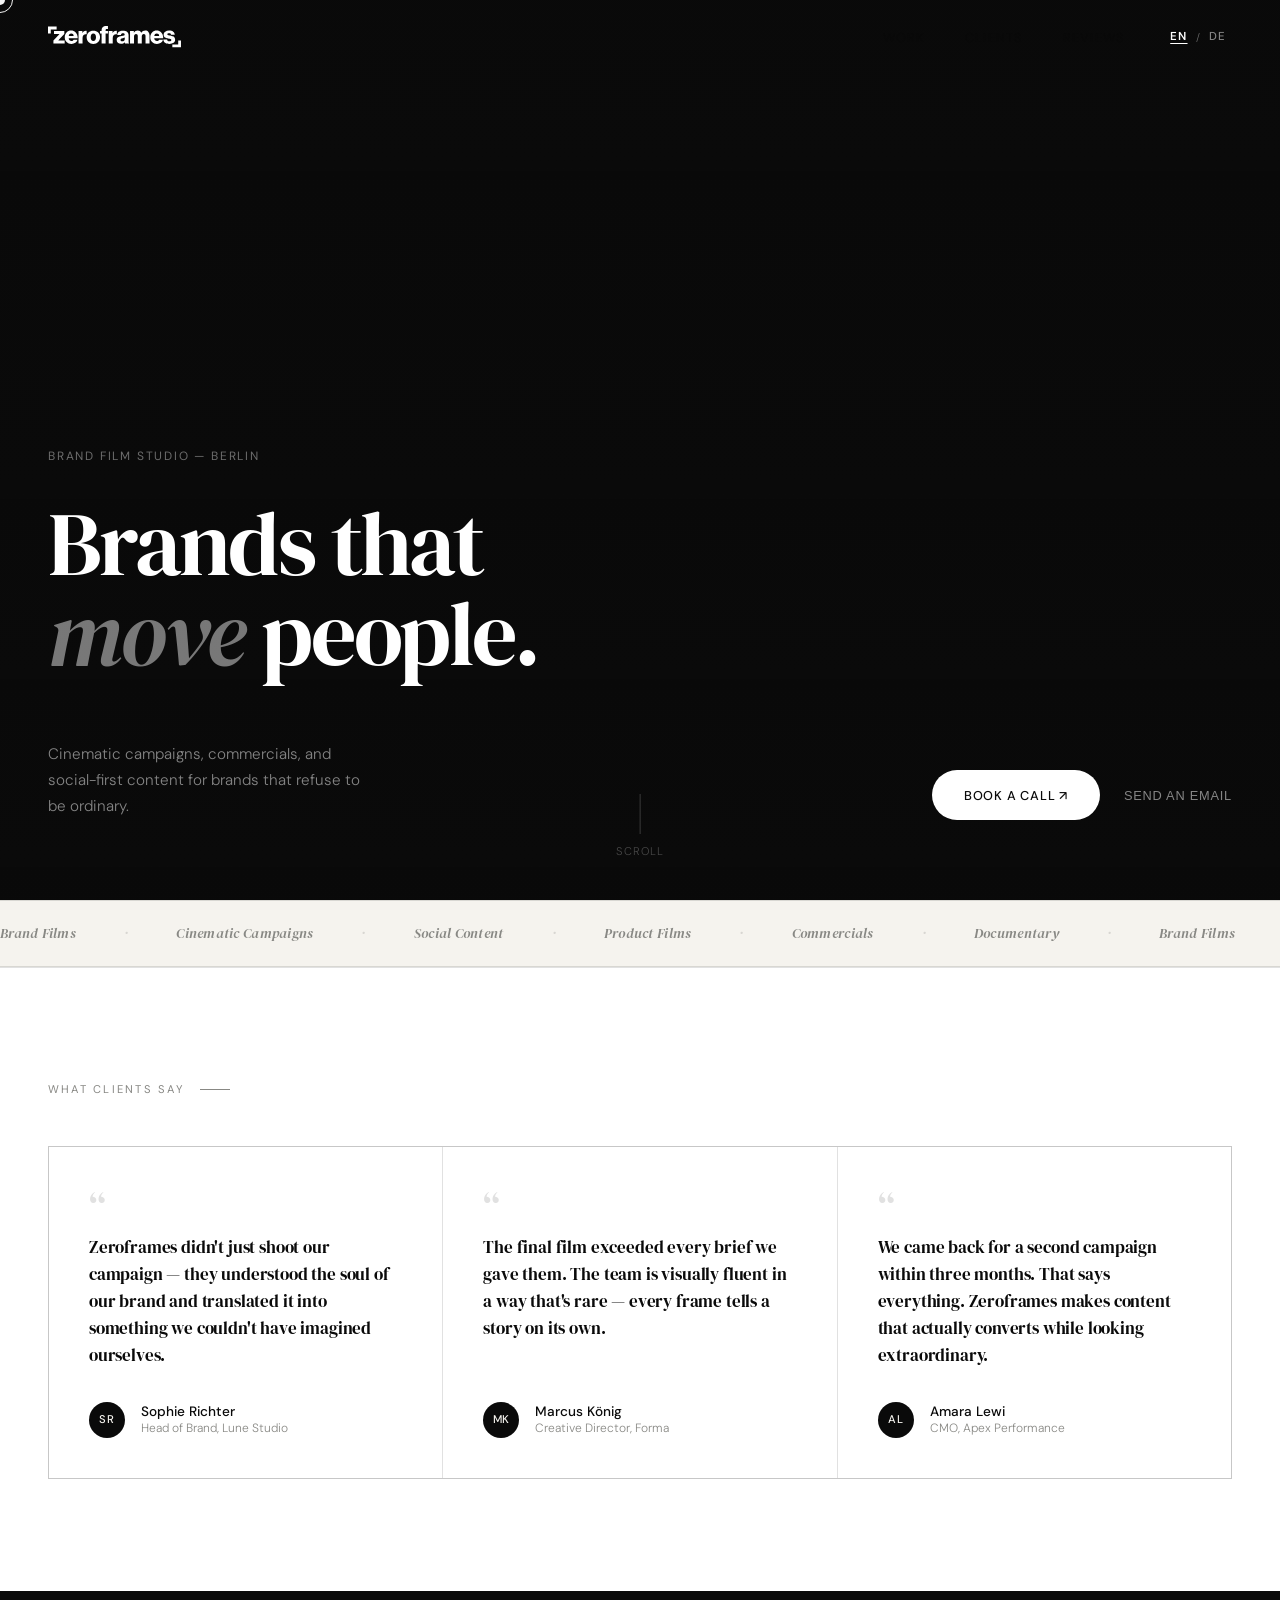
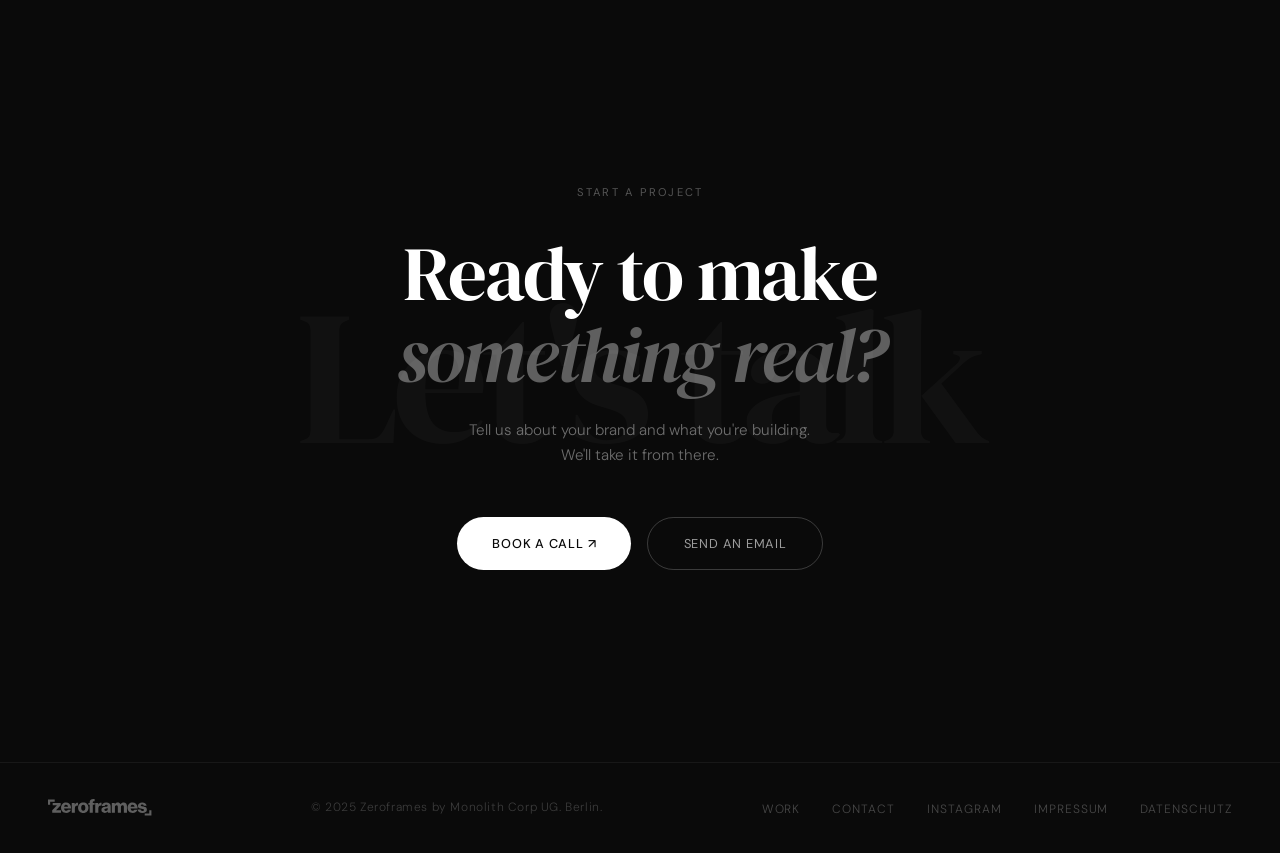
==== index.html @ f7c89d4a "new website" ====
<!DOCTYPE html>
<html lang="en">
<head>
<meta charset="UTF-8">
<meta name="viewport" content="width=device-width, initial-scale=1.0">
<title id="doc-title">Zeroframes — Brand Film Studio</title>
<link rel="icon" href="favicon.png" type="image/png">
<link rel="apple-touch-icon" href="favicon.png">
<link rel="preconnect" href="https://fonts.googleapis.com">
<link rel="preconnect" href="https://fonts.gstatic.com" crossorigin>
<link href="https://fonts.googleapis.com/css2?family=DM+Serif+Display:ital@0;1&family=DM+Sans:opsz,wght@9..40,300;9..40,400;9..40,500&display=swap" rel="stylesheet">
<link rel="stylesheet" href="style.css">
<style>
  /* ── INDEX-ONLY STYLES ─── */

  /* HERO */
  .hero {
    min-height: 100vh;
    display: flex;
    flex-direction: column;
    justify-content: flex-end;
    padding: 0 3rem 5rem;
    position: relative;
    overflow: hidden;
    background: var(--black);
  }
  .hero-video-wrap {
    position: absolute;
    inset: 0;
    z-index: 0;
    overflow: hidden;
    pointer-events: none;
  }
  .hero-video-wrap iframe {
    position: absolute;
    top: 50%;
    left: 50%;
    width: 100vw;
    height: 56.25vw;
    min-width: 177.78vh;
    min-height: 100vh;
    transform: translate(-50%, -50%);
    border: 0;
  }
  @media (prefers-reduced-motion: reduce) {
    .hero-video-wrap { display: none; }
  }
  .hero-overlay {
    position: absolute;
    inset: 0;
    z-index: 1;
    background: linear-gradient(
      180deg,
      rgba(10, 10, 10, 0.35) 0%,
      rgba(10, 10, 10, 0.5) 55%,
      rgba(10, 10, 10, 0.72) 100%
    );
    pointer-events: none;
  }
  .hero-bg-text {
    position: absolute;
    top: 50%; left: 50%;
    transform: translate(-50%, -50%);
    font-family: var(--serif);
    font-size: clamp(100px, 18vw, 260px);
    color: rgba(255,255,255,0.04);
    white-space: nowrap;
    pointer-events: none;
    letter-spacing: -0.04em;
    user-select: none;
    z-index: 2;
  }
  .hero-tag {
    font-size: 0.75rem;
    font-weight: 400;
    letter-spacing: 0.15em;
    text-transform: uppercase;
    color: rgba(255,255,255,0.4);
    margin-bottom: 2rem;
    opacity: 0;
    animation: fadeUp 0.8s 0.3s forwards;
    position: relative;
    z-index: 2;
  }
  .hero h1 {
    font-family: var(--serif);
    font-size: clamp(2.8rem, 7vw, 7rem);
    font-weight: 400;
    line-height: 1.0;
    letter-spacing: -0.03em;
    color: var(--white);
    max-width: 14ch;
    opacity: 0;
    animation: fadeUp 0.9s 0.5s forwards;
    position: relative;
    z-index: 2;
  }
  .hero h1 em { font-style: italic; color: rgba(255,255,255,0.45); }
  .hero-bottom {
    display: flex;
    align-items: flex-end;
    justify-content: space-between;
    margin-top: 4rem;
    opacity: 0;
    animation: fadeUp 0.8s 0.8s forwards;
    position: relative;
    z-index: 2;
  }
  .hero-desc {
    font-size: 0.95rem;
    font-weight: 300;
    color: rgba(255,255,255,0.5);
    max-width: 32ch;
    line-height: 1.7;
  }
  .hero-cta-group {
    display: flex;
    align-items: center;
    gap: 1.5rem;
  }
  .scroll-hint {
    display: flex;
    flex-direction: column;
    align-items: center;
    gap: 0.5rem;
    color: rgba(255,255,255,0.25);
    font-size: 0.7rem;
    letter-spacing: 0.1em;
    text-transform: uppercase;
    position: absolute;
    bottom: 2.5rem;
    left: 50%;
    transform: translateX(-50%);
    animation: fadeIn 1s 1.2s forwards;
    opacity: 0;
    z-index: 2;
  }
  .scroll-line {
    width: 0.5px;
    height: 40px;
    background: rgba(255,255,255,0.2);
    animation: scrollPulse 2s ease-in-out infinite;
  }

  /* SECTION COMMONS */
  section { padding: 7rem 3rem; }
  .section-label {
    font-size: 0.7rem;
    font-weight: 400;
    letter-spacing: 0.2em;
    text-transform: uppercase;
    color: var(--mid);
    margin-bottom: 3rem;
    display: flex;
    align-items: center;
    gap: 1rem;
  }
  .section-label::after {
    content: '';
    display: block;
    width: 30px;
    height: 0.5px;
    background: var(--mid);
  }

  /* WORKS */
  .works { background: var(--off-white); border-top: 0.5px solid var(--border); }
  .works-header {
    display: flex;
    align-items: flex-end;
    justify-content: space-between;
    margin-bottom: 4rem;
  }
  .works-header h2 {
    font-family: var(--serif);
    font-size: clamp(2rem, 4vw, 3.5rem);
    font-weight: 400;
    letter-spacing: -0.03em;
    line-height: 1.05;
  }
  .works-header p {
    font-size: 0.85rem;
    color: var(--mid);
    max-width: 26ch;
    text-align: right;
    line-height: 1.7;
  }
  .works-grid {
    display: grid;
    grid-template-columns: 1fr 1fr;
    gap: 1.5px;
  }
  .work-item {
    position: relative;
    overflow: hidden;
    background: #111;
    aspect-ratio: 16/10;
    cursor: none;
  }
  .work-item:first-child { grid-column: span 2; aspect-ratio: 21/9; }
  .work-bg {
    width: 100%; height: 100%;
    background-size: cover;
    background-position: center;
    transition: transform 0.7s cubic-bezier(0.25, 0.46, 0.45, 0.94), filter 0.5s;
    filter: brightness(0.6) saturate(0.3);
  }
  .work-item:hover .work-bg { transform: scale(1.04); filter: brightness(0.45) saturate(0.2); }
  .work-info {
    position: absolute;
    bottom: 0; left: 0; right: 0;
    padding: 2rem;
    display: flex;
    align-items: flex-end;
    justify-content: space-between;
  }
  .work-title { font-family: var(--serif); font-size: 1.3rem; color: var(--white); letter-spacing: -0.02em; }
  .work-meta { font-size: 0.7rem; font-weight: 400; letter-spacing: 0.12em; text-transform: uppercase; color: rgba(255,255,255,0.45); }
  .work-arrow {
    width: 36px; height: 36px;
    border-radius: 50%;
    border: 0.5px solid rgba(255,255,255,0.25);
    display: flex; align-items: center; justify-content: center;
    color: white;
    opacity: 0;
    transform: translateY(8px);
    transition: opacity 0.3s, transform 0.3s;
    font-size: 0.9rem;
  }
  .work-item:hover .work-arrow { opacity: 1; transform: translateY(0); }

  /* CLIENTS */
  .clients { background: var(--black); padding: 5rem 3rem; border-top: 0.5px solid rgba(255,255,255,0.06); }
  .clients-label {
    font-size: 0.7rem; font-weight: 400; letter-spacing: 0.2em;
    text-transform: uppercase; color: rgba(255,255,255,0.25);
    margin-bottom: 3rem;
    display: flex; align-items: center; gap: 1rem;
  }
  .clients-label::after { content: ''; display: block; width: 30px; height: 0.5px; background: rgba(255,255,255,0.2); }
  .clients-row {
    display: flex; align-items: center; gap: 0;
    border-top: 0.5px solid rgba(255,255,255,0.07);
    border-bottom: 0.5px solid rgba(255,255,255,0.07);
    overflow: hidden;
  }
  .client-item {
    flex: 1; padding: 2rem;
    display: flex; align-items: center; justify-content: center;
    border-right: 0.5px solid rgba(255,255,255,0.07);
    transition: background 0.3s;
  }
  .client-item:last-child { border-right: none; }
  .client-item:hover { background: rgba(255,255,255,0.03); }
  .client-name {
    font-family: var(--serif); font-size: 1.1rem;
    color: rgba(255,255,255,0.25); letter-spacing: -0.02em;
    transition: color 0.3s; text-align: center; font-style: italic;
  }
  .client-item:hover .client-name { color: rgba(255,255,255,0.6); }

  /* MARQUEE */
  .marquee-wrapper {
    background: var(--off-white);
    border-top: 0.5px solid var(--border);
    border-bottom: 0.5px solid var(--border);
    overflow: hidden;
    padding: 1.2rem 0;
    white-space: nowrap;
  }
  .marquee-track { display: inline-flex; gap: 3rem; animation: marquee 20s linear infinite; }
  .marquee-item {
    font-family: var(--serif); font-size: 0.85rem; font-style: italic;
    color: var(--mid); letter-spacing: 0.02em;
    display: flex; align-items: center; gap: 3rem;
  }
  .marquee-item::after { content: '·'; color: var(--border); }

  /* TESTIMONIALS */
  .testimonials { background: var(--white); border-top: 0.5px solid var(--border); }
  .testimonials-grid {
    display: grid; grid-template-columns: 1fr 1fr 1fr;
    gap: 1px; background: var(--border);
    border: 0.5px solid var(--border);
    margin-top: 3rem;
  }
  .testimonial-card {
    background: var(--white); padding: 2.5rem;
    display: flex; flex-direction: column; gap: 2rem;
  }
  .testimonial-quote {
    font-family: var(--serif); font-size: 1.05rem;
    line-height: 1.6; letter-spacing: -0.01em;
    color: var(--black); flex: 1;
  }
  .testimonial-quote::before {
    content: '\201C'; display: block;
    font-size: 2.5rem; line-height: 1;
    color: var(--border); margin-bottom: 0.5rem;
  }
  .testimonial-author { display: flex; align-items: center; gap: 1rem; }
  .author-avatar {
    width: 36px; height: 36px; border-radius: 50%;
    background: var(--black); flex-shrink: 0;
    display: flex; align-items: center; justify-content: center;
    font-size: 0.7rem; font-weight: 500;
    color: var(--off-white); letter-spacing: 0.05em;
  }
  .author-name { font-size: 0.85rem; font-weight: 500; color: var(--black); line-height: 1.3; }
  .author-role { font-size: 0.75rem; color: var(--mid); line-height: 1.3; }

  /* CONTACT SECTION */
  .contact {
    background: var(--black);
    min-height: 70vh;
    display: flex; flex-direction: column;
    justify-content: center; align-items: center;
    text-align: center;
    position: relative; overflow: hidden;
  }
  .contact-bg-text {
    position: absolute;
    font-family: var(--serif);
    font-size: clamp(80px, 15vw, 200px);
    color: rgba(255,255,255,0.03);
    letter-spacing: -0.04em;
    pointer-events: none; user-select: none;
  }
  .contact-inner { position: relative; z-index: 1; padding: 5rem 3rem; }
  .contact-eyebrow {
    font-size: 0.7rem; font-weight: 400;
    letter-spacing: 0.2em; text-transform: uppercase;
    color: rgba(255,255,255,0.3); margin-bottom: 2rem;
  }
  .contact h2 {
    font-family: var(--serif);
    font-size: clamp(2.5rem, 6vw, 5.5rem);
    font-weight: 400; letter-spacing: -0.03em;
    line-height: 1.05; color: var(--white); margin-bottom: 1.5rem;
  }
  .contact h2 em { font-style: italic; color: rgba(255,255,255,0.35); }
  .contact-sub {
    font-size: 0.95rem; color: rgba(255,255,255,0.4);
    margin-bottom: 3rem; max-width: 36ch;
    margin-left: auto; margin-right: auto;
  }
  .contact-buttons { display: flex; gap: 1rem; justify-content: center; flex-wrap: wrap; }

  /* MOBILE — index only */
  @media (max-width: 768px) {
    .hero { padding: 0 1.5rem 4rem; min-height: 100svh; }
    .hero h1 { font-size: clamp(2.4rem, 11vw, 4rem); }
    .hero-bottom { flex-direction: column; align-items: flex-start; gap: 2rem; margin-top: 2.5rem; }
    .hero-desc { max-width: 100%; }
    .scroll-hint { display: none; }

    section { padding: 4rem 1.5rem; }

    .works-header { flex-direction: column; align-items: flex-start; gap: 1rem; margin-bottom: 2rem; }
    .works-header p { text-align: left; max-width: 100%; }
    .works-grid { grid-template-columns: 1fr; gap: 1px; }
    .work-item:first-child { grid-column: span 1; aspect-ratio: 4/3; }
    .work-item { aspect-ratio: 4/3; }
    .work-arrow { opacity: 1; transform: none; }

    .clients { padding: 3rem 1.5rem; }
    .clients-row {
      display: grid;
      grid-template-columns: 1fr 1fr 1fr;
      border-left: 0.5px solid rgba(255,255,255,0.07);
    }
    .client-item {
      border-right: 0.5px solid rgba(255,255,255,0.07);
      border-bottom: 0.5px solid rgba(255,255,255,0.07);
      padding: 1.5rem 1rem;
    }
    .client-name { font-size: 0.9rem; }

    .testimonials-grid { grid-template-columns: 1fr; }

    .contact-inner { padding: 3rem 1.5rem; }
    .contact h2 { font-size: clamp(2rem, 10vw, 3.5rem); }
    .contact-buttons { flex-direction: column; align-items: center; }
  }

  @media (max-width: 480px) {
    .hero h1 { font-size: clamp(2.2rem, 12vw, 3rem); }
    .clients-row { grid-template-columns: 1fr 1fr; }
    .hero-cta-group { flex-direction: column; align-items: flex-start; width: 100%; }
  }
</style>
</head>
<body>

<div class="cursor-dot" id="cursor-dot"></div>
<div class="cursor-ring" id="cursor-ring"></div>

<!-- CONTACT MODAL — opens default mail client with fields as subject/body (mailto) -->
<div class="modal-overlay" id="modal-overlay">
  <div class="modal" role="dialog" aria-modal="true" aria-labelledby="modal-title">
    <button type="button" class="modal-close" id="modal-close" data-i18n-aria="modalCloseAria" aria-label="Close">✕</button>
    <p class="modal-label" data-i18n="modalLabel">Start a project</p>
    <h2 id="modal-title" data-i18n-html="modalTitleHtml">Tell us about<br>your brand.</h2>
    <div class="form-row">
      <div class="form-group">
        <label for="f-name" data-i18n="lblName">Name</label>
        <input type="text" id="f-name" data-i18n-placeholder="phName" placeholder="Alex Müller" autocomplete="name">
      </div>
      <div class="form-group">
        <label for="f-email" data-i18n="lblEmail">Email</label>
        <input type="email" id="f-email" data-i18n-placeholder="phEmail" placeholder="alex@brand.com" autocomplete="email">
      </div>
    </div>
    <div class="form-group">
      <label for="f-budget" data-i18n="lblBudget">Budget</label>
      <select id="f-budget">
        <option value="" disabled selected data-i18n-opt="budget_ph">Select a range</option>
        <option value="Under €5,000" data-i18n-opt="b1">Under €5,000</option>
        <option value="€5,000 – €15,000" data-i18n-opt="b2">€5,000 – €15,000</option>
        <option value="€15,000 – €30,000" data-i18n-opt="b3">€15,000 – €30,000</option>
        <option value="€30,000 – €60,000" data-i18n-opt="b4">€30,000 – €60,000</option>
        <option value="€60,000+" data-i18n-opt="b5">€60,000+</option>
      </select>
    </div>
    <div class="form-group">
      <label for="f-brief" data-i18n="lblBrief">Project brief</label>
      <textarea id="f-brief" data-i18n-placeholder="phBrief" placeholder="Tell us what you're working on, what you need, and any context that helps us understand your brand…"></textarea>
    </div>
    <button type="button" class="form-submit" id="form-submit" data-i18n="modalSubmit">Send Enquiry ↗</button>
    <p class="form-status" id="form-status"></p>
  </div>
</div>

<!-- NAV -->
<nav id="nav">
  <a href="#" class="nav-logo" aria-label="Zeroframes — Home">
    <svg viewBox="0 0 1024 166" fill="none" xmlns="http://www.w3.org/2000/svg" aria-hidden="true" focusable="false">
      <path d="M933.411 137.785C919.34 137.785 908.097 134.771 899.679 128.742C891.385 122.588 886.989 114.173 886.487 103.498H915.509C916.639 113.043 922.543 117.815 933.224 117.815C937.871 117.815 941.515 116.999 944.153 115.366C946.919 113.608 948.3 111.222 948.3 108.207C948.3 107.203 948.173 106.323 947.922 105.57C947.671 104.816 947.232 104.126 946.603 103.498C945.975 102.869 945.348 102.304 944.718 101.802C944.216 101.3 943.399 100.86 942.269 100.483C941.139 99.9809 940.134 99.6041 939.255 99.3528C938.501 99.1018 937.306 98.8505 935.673 98.5994C934.165 98.2224 932.972 97.9713 932.091 97.8457C931.213 97.5946 929.831 97.3433 927.947 97.0922C926.063 96.7153 924.679 96.4642 923.8 96.3386C919.78 95.7105 916.388 95.0825 913.625 94.4547C910.86 93.701 907.781 92.5706 904.39 91.0634C901.122 89.5563 898.422 87.8608 896.286 85.9769C894.275 83.9674 892.58 81.3298 891.198 78.0643C889.815 74.6732 889.125 70.7799 889.125 66.3839C889.125 56.5873 893.083 48.9889 900.998 43.5881C908.913 38.1876 918.837 35.4873 930.772 35.4873C944.216 35.4873 954.645 38.2503 962.057 43.7767C969.47 49.1773 973.552 56.713 974.306 66.3839H946.038C945.032 58.8481 939.882 55.0802 930.585 55.0802C926.563 55.0802 923.297 55.8339 920.786 57.341C918.399 58.8481 917.204 61.046 917.204 63.9349C917.204 64.6884 917.331 65.3791 917.58 66.0071C917.832 66.6352 918.21 67.2003 918.713 67.7026C919.34 68.205 919.905 68.6447 920.408 69.0214C921.037 69.3981 921.854 69.7751 922.857 70.1518C923.862 70.5286 924.744 70.8426 925.495 71.0939C926.376 71.3449 927.506 71.5963 928.888 71.8473C930.396 72.0986 931.591 72.3497 932.47 72.601C933.475 72.7264 934.794 72.9777 936.427 73.3545C938.06 73.6058 939.379 73.7941 940.385 73.9196C944.656 74.6732 948.173 75.364 950.939 75.992C953.702 76.6201 956.905 77.7502 960.549 79.383C964.317 80.8902 967.272 82.7113 969.407 84.8465C971.543 86.856 973.365 89.682 974.871 93.3243C976.504 96.8409 977.323 100.986 977.323 105.758C977.323 116.057 973.238 123.97 965.072 129.496C957.032 135.022 946.478 137.785 933.411 137.785Z" fill="currentColor"/>
      <path d="M837.757 137.597C822.177 137.597 809.677 132.824 800.254 123.279C790.957 113.608 786.307 101.3 786.307 86.3537C786.307 71.7846 790.895 59.6645 800.067 49.9937C809.364 40.3228 821.299 35.4873 835.872 35.4873C849.064 35.4873 860.059 39.5064 868.852 47.5445C880.412 58.0947 886.064 73.7312 885.813 94.4547H816.462C817.466 101.111 819.79 106.323 823.434 110.091C827.078 113.734 831.977 115.555 838.135 115.555C846.05 115.555 851.389 112.352 854.152 105.947H884.118C881.855 115.241 876.454 122.839 867.909 128.742C859.491 134.645 849.44 137.597 837.757 137.597ZM816.649 76.1804H854.717C854.214 70.4029 852.268 65.8188 848.875 62.4278C845.609 59.0365 841.463 57.341 836.437 57.341C825.508 57.341 818.912 63.6209 816.649 76.1804Z" fill="currentColor"/>
      <path d="M630.613 134.771V38.3133H660.012V52.0659H660.577C667.235 41.0135 676.972 35.4873 689.789 35.4873C702.478 35.4873 711.523 41.1392 716.925 52.4429H717.303C724.588 41.1392 734.704 35.4873 747.645 35.4873C758.323 35.4873 766.427 38.8156 771.955 45.4722C777.608 52.0032 780.436 60.8577 780.436 72.0357V134.771H749.716V77.4992C749.716 66.5722 745.193 61.109 736.148 61.109C731.374 61.109 727.605 62.9301 724.84 66.5722C722.201 70.0889 720.882 74.7989 720.882 80.7018V134.771H690.165V77.4992C690.165 66.5722 685.642 61.109 676.597 61.109C671.822 61.109 668.052 62.9301 665.289 66.5722C662.65 70.0889 661.331 74.7989 661.331 80.7018V134.771H630.613Z" fill="currentColor"/>
      <path d="M560.884 137.22C550.958 137.22 542.981 134.645 536.95 129.496C530.921 124.347 527.904 117.125 527.904 107.831C527.904 98.0343 531.172 90.938 537.704 86.5423C544.238 82.0208 553.283 79.0065 564.842 77.4994C574.266 76.369 580.673 75.1129 584.065 73.7314C587.582 72.2243 589.342 69.9008 589.342 66.7608C589.342 59.8531 584.944 56.3992 576.15 56.3992C566.726 56.3992 561.512 60.5439 560.509 68.8333H532.24C532.616 59.2878 536.511 51.3754 543.924 45.0955C551.461 38.8159 562.141 35.6759 575.961 35.6759C589.78 35.6759 600.209 38.3135 607.244 43.5884C615.41 49.4915 619.495 58.66 619.495 71.0939V119.7C619.495 127.361 620.625 131.945 622.887 133.452V134.771H593.111C591.854 133.013 590.786 129.433 589.907 124.033H589.529C583.373 132.824 573.825 137.22 560.884 137.22ZM570.684 117.627C576.464 117.627 581.113 116.057 584.63 112.917C588.274 109.652 590.096 105.444 590.096 100.295V88.8031C587.08 90.3102 581.803 92.0057 574.266 93.8896C568.108 95.2711 563.774 96.9039 561.26 98.7877C558.749 100.672 557.492 103.372 557.492 106.889C557.492 114.048 561.89 117.627 570.684 117.627Z" fill="currentColor"/>
      <path d="M466.817 134.771V38.313H496.216V53.3845H496.781C503.314 42.3321 512.108 36.8059 523.165 36.8059C526.055 36.8059 528.066 37.057 529.196 37.5593V63.9347H528.442C518.894 62.553 511.354 64.2487 505.828 69.0212C500.3 73.6683 497.535 81.1413 497.535 91.4402V134.771H466.817Z" fill="currentColor"/>
      <path d="M412.049 134.771V57.9063H399.611V38.3133H412.049V31.3429C412.049 21.6719 414.688 14.1989 419.964 8.92391C427.628 1.38816 441.259 -1.37495 460.858 0.634592V22.2999C454.326 22.0487 449.677 22.6139 446.914 23.9955C444.148 25.377 442.767 28.5797 442.767 33.6035V38.3133H460.858V57.9063H442.767V134.771H412.049Z" fill="currentColor"/>
      <path d="M333.397 108.019C336.917 113.294 341.942 115.932 348.474 115.932C355.007 115.932 360.033 113.294 363.552 108.019C367.194 102.744 369.016 95.648 369.016 86.7306C369.016 77.8134 367.194 70.7172 363.552 65.442C360.033 60.0415 355.007 57.3412 348.474 57.3412C341.942 57.3412 336.917 59.9788 333.397 65.2537C329.88 70.5288 328.12 77.6878 328.12 86.7306C328.12 95.648 329.88 102.744 333.397 108.019ZM385.79 123.279C376.366 132.95 363.99 137.785 348.663 137.785C333.335 137.785 320.897 132.95 311.349 123.279C301.801 113.608 297.027 101.425 297.027 86.7306C297.027 72.0359 301.801 59.8531 311.349 50.1823C320.897 40.5114 333.335 35.6759 348.663 35.6759C363.99 35.6759 376.366 40.5114 385.79 50.1823C395.338 59.8531 400.112 72.0359 400.112 86.7306C400.112 101.425 395.338 113.608 385.79 123.279Z" fill="currentColor"/>
      <path d="M234.819 134.771V38.313H264.217V53.3845H264.782C271.316 42.3321 280.11 36.8059 291.167 36.8059C294.056 36.8059 296.067 37.057 297.198 37.5593V63.9347H296.443C286.895 62.553 279.356 64.2487 273.83 69.0212C268.302 73.6683 265.537 81.1413 265.537 91.4402V134.771H234.819Z" fill="currentColor"/>
      <path d="M180.25 137.597C164.671 137.597 152.171 132.824 142.748 123.279C133.451 113.608 128.802 101.3 128.802 86.3537C128.802 71.7846 133.388 59.6645 142.559 49.9937C151.856 40.3228 163.792 35.4873 178.366 35.4873C191.558 35.4873 202.551 39.5064 211.346 47.5445C222.904 58.0947 228.558 73.7312 228.307 94.4547H158.955C159.96 101.111 162.284 106.323 165.928 110.091C169.571 113.734 174.471 115.555 180.627 115.555C188.542 115.555 193.882 112.352 196.646 105.947H226.61C224.349 115.241 218.946 122.839 210.403 128.742C201.986 134.645 191.934 137.597 180.25 137.597ZM159.143 76.1804H197.211C196.709 70.4029 194.761 65.8188 191.369 62.4278C188.103 59.0365 183.957 57.341 178.931 57.341C168.001 57.341 161.405 63.6209 159.143 76.1804Z" fill="currentColor"/>
      <path d="M41.6925 134.771V111.975L79.9491 70.7169L88.2411 62.2392V61.6741C82.3361 61.7997 78.3785 61.8624 76.3683 61.8624H46.2154V38.3133H125.367V60.9206L88.8064 100.672L79.0067 110.657V111.222C85.6655 111.096 90.4397 111.033 93.3293 111.033H128.194V134.771H41.6925Z" fill="currentColor"/>
      <path d="M66.3771 4.71413V25.9479H21.2407V57.7984H0V4.71413H66.3771Z" fill="currentColor"/>
      <path d="M955.83 163.967V142.734H1000.97V110.883H1022.21V163.967H955.83Z" fill="currentColor"/>
    </svg>
  </a>
  <ul class="nav-links" id="nav-links">
    <li><a href="#works" data-i18n="navWork">Work</a></li>
    <li><a href="#clients" data-i18n="navClients">Clients</a></li>
    <li><a href="#testimonials" data-i18n="navReviews">Reviews</a></li>
    <li class="nav-lang" role="group" data-i18n-aria="navLangAria" aria-label="Language">
      <button type="button" class="nav-lang-btn is-active" data-lang="en" aria-pressed="true">EN</button>
      <span class="nav-lang-sep" aria-hidden="true">/</span>
      <button type="button" class="nav-lang-btn" data-lang="de" aria-pressed="false">DE</button>
    </li>
  </ul>
  <button class="nav-hamburger" id="nav-hamburger" aria-label="Toggle menu">
    <span></span><span></span>
  </button>
</nav>

<!-- MOBILE MENU -->
<div class="mobile-menu" id="mobile-menu">
  <a href="#works" class="mobile-link" data-i18n="navWork">Work</a>
  <a href="#clients" class="mobile-link" data-i18n="navClients">Clients</a>
  <a href="#testimonials" class="mobile-link" data-i18n="navReviews">Reviews</a>
  <div class="mobile-lang" role="group" data-i18n-aria="navLangAria" aria-label="Language">
    <button type="button" class="mobile-lang-btn is-active" data-lang="en" aria-pressed="true">EN</button>
    <span class="mobile-lang-sep" aria-hidden="true">/</span>
    <button type="button" class="mobile-lang-btn" data-lang="de" aria-pressed="false">DE</button>
  </div>
  <a href="https://calendly.com/p31umi/zeroframes-chat" class="mobile-cta" target="_blank" rel="noopener noreferrer" data-i18n="mobileBookCall">Book a call ↗</a>
</div>

<!-- HERO -->
<section class="hero" id="hero">
  <div class="hero-video-wrap" aria-hidden="true">
    <iframe
      src="https://player.vimeo.com/video/1190624503?background=1&amp;autoplay=1&amp;loop=1&amp;muted=1&amp;playsinline=1&amp;dnt=1"
      data-i18n-title="videoTitle"
      title="Background video"
      tabindex="-1"
      allow="autoplay; fullscreen; picture-in-picture; encrypted-media"
      referrerpolicy="strict-origin-when-cross-origin"
    ></iframe>
  </div>
  <div class="hero-overlay" aria-hidden="true"></div>
  <!-- <div class="hero-bg-text">Film</div> -->
  <p class="hero-tag" data-i18n="heroTag">Brand Film Studio — Berlin</p>
  <h1 data-i18n-html="heroTitleHtml">Brands that <em>move</em> people.</h1>
  <div class="hero-bottom">
    <p class="hero-desc" data-i18n="heroDesc">Cinematic campaigns, commercials, and social-first content for brands that refuse to be ordinary.</p>
    <div class="hero-cta-group">
      <a href="https://calendly.com/p31umi/zeroframes-chat" class="btn-primary" target="_blank" rel="noopener noreferrer" data-i18n="heroBookCall">Book a call ↗</a>
      <button type="button" class="btn-ghost open-modal" data-i18n="heroEmail">Send an email</button>
    </div>
  </div>
  <div class="scroll-hint">
    <div class="scroll-line"></div>
    <span data-i18n="heroScroll">Scroll</span>
  </div>
</section>

<!-- MARQUEE -->
<div class="marquee-wrapper">
  <div class="marquee-track">
    <span class="marquee-item" data-i18n="mq0">Brand Films</span>
    <span class="marquee-item" data-i18n="mq1">Cinematic Campaigns</span>
    <span class="marquee-item" data-i18n="mq2">Social Content</span>
    <span class="marquee-item" data-i18n="mq3">Product Films</span>
    <span class="marquee-item" data-i18n="mq4">Commercials</span>
    <span class="marquee-item" data-i18n="mq5">Documentary</span>
    <span class="marquee-item" data-i18n="mq0">Brand Films</span>
    <span class="marquee-item" data-i18n="mq1">Cinematic Campaigns</span>
    <span class="marquee-item" data-i18n="mq2">Social Content</span>
    <span class="marquee-item" data-i18n="mq3">Product Films</span>
    <span class="marquee-item" data-i18n="mq4">Commercials</span>
    <span class="marquee-item" data-i18n="mq5">Documentary</span>
  </div>
</div>

<!--
=== WORKS (temporarily hidden) ===
<section class="works" id="works">
  <div class="reveal">
    <div class="works-header">
      <h2 data-i18n-html="worksTitleHtml">Selected<br>Works</h2>
      <p data-i18n="worksLead">A curated selection of campaigns produced for ambitious brands across Europe and beyond.</p>
    </div>
  </div>
  <div class="works-grid reveal">
    <div class="work-item">
      <div class="work-bg" style="background-image: url('https://images.unsplash.com/photo-1516035069371-29a1b244cc32?w=1600&q=80');"></div>
      <div class="work-info">
        <div>
          <div class="work-title" data-i18n="w1Title">Apex — Brand Campaign</div>
          <div class="work-meta" data-i18n="w1Meta">Commercial · 2024</div>
        </div>
        <div class="work-arrow">↗</div>
      </div>
    </div>
    <div class="work-item">
      <div class="work-bg" style="background-image: url('https://images.unsplash.com/photo-1574717024653-61fd2cf4d44d?w=900&q=80');"></div>
      <div class="work-info">
        <div>
          <div class="work-title" data-i18n="w2Title">Lune — Product Film</div>
          <div class="work-meta" data-i18n="w2Meta">Product · 2024</div>
        </div>
        <div class="work-arrow">↗</div>
      </div>
    </div>
    <div class="work-item">
      <div class="work-bg" style="background-image: url('https://images.unsplash.com/photo-1509343256512-d77a5cb3791b?w=900&q=80');"></div>
      <div class="work-info">
        <div>
          <div class="work-title" data-i18n="w3Title">Forma — Social Campaign</div>
          <div class="work-meta" data-i18n="w3Meta">Social · 2025</div>
        </div>
        <div class="work-arrow">↗</div>
      </div>
    </div>
  </div>
</section>

=== CLIENTS (temporarily hidden) ===
<div class="clients" id="clients">
  <div class="clients-label reveal" data-i18n="clientsLabel">Trusted by</div>
  <div class="clients-row reveal">
    <div class="client-item"><span class="client-name">Nike</span></div>
    <div class="client-item"><span class="client-name">Aesop</span></div>
    <div class="client-item"><span class="client-name">Porsche</span></div>
    <div class="client-item"><span class="client-name">Ace & Tate</span></div>
    <div class="client-item"><span class="client-name">Oatly</span></div>
    <div class="client-item"><span class="client-name">Highsnobiety</span></div>
  </div>
</div>
-->

<!-- In-page anchors while works/clients blocks are commented out (nav/footer links) -->
<div id="works" aria-hidden="true"></div>
<div id="clients" aria-hidden="true"></div>

<!-- TESTIMONIALS -->
<section class="testimonials" id="testimonials">
  <div class="section-label reveal" data-i18n="testimonialsLabel">What clients say</div>
  <div class="testimonials-grid reveal">
    <div class="testimonial-card">
      <p class="testimonial-quote" data-i18n="tq1">Zeroframes didn't just shoot our campaign — they understood the soul of our brand and translated it into something we couldn't have imagined ourselves.</p>
      <div class="testimonial-author">
        <div class="author-avatar">SR</div>
        <div class="author-info">
          <div class="author-name">Sophie Richter</div>
          <div class="author-role" data-i18n="tr1">Head of Brand, Lune Studio</div>
        </div>
      </div>
    </div>
    <div class="testimonial-card">
      <p class="testimonial-quote" data-i18n="tq2">The final film exceeded every brief we gave them. The team is visually fluent in a way that's rare — every frame tells a story on its own.</p>
      <div class="testimonial-author">
        <div class="author-avatar">MK</div>
        <div class="author-info">
          <div class="author-name">Marcus König</div>
          <div class="author-role" data-i18n="tr2">Creative Director, Forma</div>
        </div>
      </div>
    </div>
    <div class="testimonial-card">
      <p class="testimonial-quote" data-i18n="tq3">We came back for a second campaign within three months. That says everything. Zeroframes makes content that actually converts while looking extraordinary.</p>
      <div class="testimonial-author">
        <div class="author-avatar">AL</div>
        <div class="author-info">
          <div class="author-name">Amara Lewi</div>
          <div class="author-role" data-i18n="tr3">CMO, Apex Performance</div>
        </div>
      </div>
    </div>
  </div>
</section>

<!-- CONTACT -->
<section class="contact" id="contact">
  <div class="contact-bg-text" data-i18n="contactBg">Let's talk</div>
  <div class="contact-inner">
    <p class="contact-eyebrow" data-i18n="contactEyebrow">Start a project</p>
    <h2 data-i18n-html="contactTitleHtml">Ready to make<br><em>something real?</em></h2>
    <p class="contact-sub" data-i18n="contactSub">Tell us about your brand and what you're building. We'll take it from there.</p>
    <div class="contact-buttons">
      <a href="https://calendly.com/p31umi/zeroframes-chat" class="btn-white" target="_blank" rel="noopener noreferrer" data-i18n="contactBook">Book a call ↗</a>
      <button type="button" class="btn-outline open-modal" data-i18n="contactEmail">Send an email</button>
    </div>
  </div>
</section>

<!-- FOOTER -->
<footer>
  <a href="#" class="footer-logo" aria-label="Zeroframes — Home">
    <svg viewBox="0 0 1024 166" fill="none" xmlns="http://www.w3.org/2000/svg" aria-hidden="true" focusable="false">
      <path d="M933.411 137.785C919.34 137.785 908.097 134.771 899.679 128.742C891.385 122.588 886.989 114.173 886.487 103.498H915.509C916.639 113.043 922.543 117.815 933.224 117.815C937.871 117.815 941.515 116.999 944.153 115.366C946.919 113.608 948.3 111.222 948.3 108.207C948.3 107.203 948.173 106.323 947.922 105.57C947.671 104.816 947.232 104.126 946.603 103.498C945.975 102.869 945.348 102.304 944.718 101.802C944.216 101.3 943.399 100.86 942.269 100.483C941.139 99.9809 940.134 99.6041 939.255 99.3528C938.501 99.1018 937.306 98.8505 935.673 98.5994C934.165 98.2224 932.972 97.9713 932.091 97.8457C931.213 97.5946 929.831 97.3433 927.947 97.0922C926.063 96.7153 924.679 96.4642 923.8 96.3386C919.78 95.7105 916.388 95.0825 913.625 94.4547C910.86 93.701 907.781 92.5706 904.39 91.0634C901.122 89.5563 898.422 87.8608 896.286 85.9769C894.275 83.9674 892.58 81.3298 891.198 78.0643C889.815 74.6732 889.125 70.7799 889.125 66.3839C889.125 56.5873 893.083 48.9889 900.998 43.5881C908.913 38.1876 918.837 35.4873 930.772 35.4873C944.216 35.4873 954.645 38.2503 962.057 43.7767C969.47 49.1773 973.552 56.713 974.306 66.3839H946.038C945.032 58.8481 939.882 55.0802 930.585 55.0802C926.563 55.0802 923.297 55.8339 920.786 57.341C918.399 58.8481 917.204 61.046 917.204 63.9349C917.204 64.6884 917.331 65.3791 917.58 66.0071C917.832 66.6352 918.21 67.2003 918.713 67.7026C919.34 68.205 919.905 68.6447 920.408 69.0214C921.037 69.3981 921.854 69.7751 922.857 70.1518C923.862 70.5286 924.744 70.8426 925.495 71.0939C926.376 71.3449 927.506 71.5963 928.888 71.8473C930.396 72.0986 931.591 72.3497 932.47 72.601C933.475 72.7264 934.794 72.9777 936.427 73.3545C938.06 73.6058 939.379 73.7941 940.385 73.9196C944.656 74.6732 948.173 75.364 950.939 75.992C953.702 76.6201 956.905 77.7502 960.549 79.383C964.317 80.8902 967.272 82.7113 969.407 84.8465C971.543 86.856 973.365 89.682 974.871 93.3243C976.504 96.8409 977.323 100.986 977.323 105.758C977.323 116.057 973.238 123.97 965.072 129.496C957.032 135.022 946.478 137.785 933.411 137.785Z" fill="currentColor"/>
      <path d="M837.757 137.597C822.177 137.597 809.677 132.824 800.254 123.279C790.957 113.608 786.307 101.3 786.307 86.3537C786.307 71.7846 790.895 59.6645 800.067 49.9937C809.364 40.3228 821.299 35.4873 835.872 35.4873C849.064 35.4873 860.059 39.5064 868.852 47.5445C880.412 58.0947 886.064 73.7312 885.813 94.4547H816.462C817.466 101.111 819.79 106.323 823.434 110.091C827.078 113.734 831.977 115.555 838.135 115.555C846.05 115.555 851.389 112.352 854.152 105.947H884.118C881.855 115.241 876.454 122.839 867.909 128.742C859.491 134.645 849.44 137.597 837.757 137.597ZM816.649 76.1804H854.717C854.214 70.4029 852.268 65.8188 848.875 62.4278C845.609 59.0365 841.463 57.341 836.437 57.341C825.508 57.341 818.912 63.6209 816.649 76.1804Z" fill="currentColor"/>
      <path d="M630.613 134.771V38.3133H660.012V52.0659H660.577C667.235 41.0135 676.972 35.4873 689.789 35.4873C702.478 35.4873 711.523 41.1392 716.925 52.4429H717.303C724.588 41.1392 734.704 35.4873 747.645 35.4873C758.323 35.4873 766.427 38.8156 771.955 45.4722C777.608 52.0032 780.436 60.8577 780.436 72.0357V134.771H749.716V77.4992C749.716 66.5722 745.193 61.109 736.148 61.109C731.374 61.109 727.605 62.9301 724.84 66.5722C722.201 70.0889 720.882 74.7989 720.882 80.7018V134.771H690.165V77.4992C690.165 66.5722 685.642 61.109 676.597 61.109C671.822 61.109 668.052 62.9301 665.289 66.5722C662.65 70.0889 661.331 74.7989 661.331 80.7018V134.771H630.613Z" fill="currentColor"/>
      <path d="M560.884 137.22C550.958 137.22 542.981 134.645 536.95 129.496C530.921 124.347 527.904 117.125 527.904 107.831C527.904 98.0343 531.172 90.938 537.704 86.5423C544.238 82.0208 553.283 79.0065 564.842 77.4994C574.266 76.369 580.673 75.1129 584.065 73.7314C587.582 72.2243 589.342 69.9008 589.342 66.7608C589.342 59.8531 584.944 56.3992 576.15 56.3992C566.726 56.3992 561.512 60.5439 560.509 68.8333H532.24C532.616 59.2878 536.511 51.3754 543.924 45.0955C551.461 38.8159 562.141 35.6759 575.961 35.6759C589.78 35.6759 600.209 38.3135 607.244 43.5884C615.41 49.4915 619.495 58.66 619.495 71.0939V119.7C619.495 127.361 620.625 131.945 622.887 133.452V134.771H593.111C591.854 133.013 590.786 129.433 589.907 124.033H589.529C583.373 132.824 573.825 137.22 560.884 137.22ZM570.684 117.627C576.464 117.627 581.113 116.057 584.63 112.917C588.274 109.652 590.096 105.444 590.096 100.295V88.8031C587.08 90.3102 581.803 92.0057 574.266 93.8896C568.108 95.2711 563.774 96.9039 561.26 98.7877C558.749 100.672 557.492 103.372 557.492 106.889C557.492 114.048 561.89 117.627 570.684 117.627Z" fill="currentColor"/>
      <path d="M466.817 134.771V38.313H496.216V53.3845H496.781C503.314 42.3321 512.108 36.8059 523.165 36.8059C526.055 36.8059 528.066 37.057 529.196 37.5593V63.9347H528.442C518.894 62.553 511.354 64.2487 505.828 69.0212C500.3 73.6683 497.535 81.1413 497.535 91.4402V134.771H466.817Z" fill="currentColor"/>
      <path d="M412.049 134.771V57.9063H399.611V38.3133H412.049V31.3429C412.049 21.6719 414.688 14.1989 419.964 8.92391C427.628 1.38816 441.259 -1.37495 460.858 0.634592V22.2999C454.326 22.0487 449.677 22.6139 446.914 23.9955C444.148 25.377 442.767 28.5797 442.767 33.6035V38.3133H460.858V57.9063H442.767V134.771H412.049Z" fill="currentColor"/>
      <path d="M333.397 108.019C336.917 113.294 341.942 115.932 348.474 115.932C355.007 115.932 360.033 113.294 363.552 108.019C367.194 102.744 369.016 95.648 369.016 86.7306C369.016 77.8134 367.194 70.7172 363.552 65.442C360.033 60.0415 355.007 57.3412 348.474 57.3412C341.942 57.3412 336.917 59.9788 333.397 65.2537C329.88 70.5288 328.12 77.6878 328.12 86.7306C328.12 95.648 329.88 102.744 333.397 108.019ZM385.79 123.279C376.366 132.95 363.99 137.785 348.663 137.785C333.335 137.785 320.897 132.95 311.349 123.279C301.801 113.608 297.027 101.425 297.027 86.7306C297.027 72.0359 301.801 59.8531 311.349 50.1823C320.897 40.5114 333.335 35.6759 348.663 35.6759C363.99 35.6759 376.366 40.5114 385.79 50.1823C395.338 59.8531 400.112 72.0359 400.112 86.7306C400.112 101.425 395.338 113.608 385.79 123.279Z" fill="currentColor"/>
      <path d="M234.819 134.771V38.313H264.217V53.3845H264.782C271.316 42.3321 280.11 36.8059 291.167 36.8059C294.056 36.8059 296.067 37.057 297.198 37.5593V63.9347H296.443C286.895 62.553 279.356 64.2487 273.83 69.0212C268.302 73.6683 265.537 81.1413 265.537 91.4402V134.771H234.819Z" fill="currentColor"/>
      <path d="M180.25 137.597C164.671 137.597 152.171 132.824 142.748 123.279C133.451 113.608 128.802 101.3 128.802 86.3537C128.802 71.7846 133.388 59.6645 142.559 49.9937C151.856 40.3228 163.792 35.4873 178.366 35.4873C191.558 35.4873 202.551 39.5064 211.346 47.5445C222.904 58.0947 228.558 73.7312 228.307 94.4547H158.955C159.96 101.111 162.284 106.323 165.928 110.091C169.571 113.734 174.471 115.555 180.627 115.555C188.542 115.555 193.882 112.352 196.646 105.947H226.61C224.349 115.241 218.946 122.839 210.403 128.742C201.986 134.645 191.934 137.597 180.25 137.597ZM159.143 76.1804H197.211C196.709 70.4029 194.761 65.8188 191.369 62.4278C188.103 59.0365 183.957 57.341 178.931 57.341C168.001 57.341 161.405 63.6209 159.143 76.1804Z" fill="currentColor"/>
      <path d="M41.6925 134.771V111.975L79.9491 70.7169L88.2411 62.2392V61.6741C82.3361 61.7997 78.3785 61.8624 76.3683 61.8624H46.2154V38.3133H125.367V60.9206L88.8064 100.672L79.0067 110.657V111.222C85.6655 111.096 90.4397 111.033 93.3293 111.033H128.194V134.771H41.6925Z" fill="currentColor"/>
      <path d="M66.3771 4.71413V25.9479H21.2407V57.7984H0V4.71413H66.3771Z" fill="currentColor"/>
      <path d="M955.83 163.967V142.734H1000.97V110.883H1022.21V163.967H955.83Z" fill="currentColor"/>
    </svg>
  </a>
  <span class="footer-copy">© 2025 Zeroframes by Monolith Corp UG. Berlin.</span>
  <ul class="footer-links">
    <li><a href="#works" data-i18n="footerWork">Work</a></li>
    <li><a href="#contact" data-i18n="footerContact">Contact</a></li>
    <li><a href="https://www.instagram.com/zeroframes.studio/" target="_blank" rel="noopener noreferrer">Instagram</a></li>
    <li><a href="impressum.html">Impressum</a></li>
    <li><a href="datenschutz.html">Datenschutz</a></li>
  </ul>
</footer>

<script>
  /* ── CURSOR ── */
  const cursorDot = document.getElementById('cursor-dot');
  const cursorRing = document.getElementById('cursor-ring');
  let ringX = 0, ringY = 0, dotX = 0, dotY = 0;
  document.addEventListener('mousemove', e => {
    dotX = e.clientX; dotY = e.clientY;
    cursorDot.style.left = dotX + 'px';
    cursorDot.style.top = dotY + 'px';
  });
  function animateRing() {
    ringX += (dotX - ringX) * 0.12;
    ringY += (dotY - ringY) * 0.12;
    cursorRing.style.left = ringX + 'px';
    cursorRing.style.top = ringY + 'px';
    requestAnimationFrame(animateRing);
  }
  animateRing();
  document.querySelectorAll('a, button, .work-item, .client-item').forEach(el => {
    el.addEventListener('mouseenter', () => { cursorDot.classList.add('hover'); cursorRing.classList.add('hover'); });
    el.addEventListener('mouseleave', () => { cursorDot.classList.remove('hover'); cursorRing.classList.remove('hover'); });
  });

  /* ── NAV ── */
  const nav = document.getElementById('nav');
  function updateNavScrolled() {
    nav.classList.toggle('scrolled', window.scrollY > 60);
  }
  window.addEventListener('scroll', updateNavScrolled);
  updateNavScrolled();

  /* ── HAMBURGER ── */
  const hamburger = document.getElementById('nav-hamburger');
  const mobileMenu = document.getElementById('mobile-menu');
  hamburger.addEventListener('click', () => {
    const open = hamburger.classList.toggle('open');
    mobileMenu.classList.toggle('open', open);
    document.body.style.overflow = open ? 'hidden' : '';
  });
  document.querySelectorAll('.mobile-link, .mobile-cta').forEach(el => {
    el.addEventListener('click', () => {
      hamburger.classList.remove('open');
      mobileMenu.classList.remove('open');
      document.body.style.overflow = '';
    });
  });

  /* ── MODAL ── */
  const overlay = document.getElementById('modal-overlay');
  const modalClose = document.getElementById('modal-close');
  function openModal() { overlay.classList.add('open'); document.body.style.overflow = 'hidden'; }
  function closeModal() { overlay.classList.remove('open'); document.body.style.overflow = ''; }
  document.querySelectorAll('.open-modal').forEach(el => el.addEventListener('click', openModal));
  modalClose.addEventListener('click', closeModal);
  overlay.addEventListener('click', e => { if (e.target === overlay) closeModal(); });
  document.addEventListener('keydown', e => { if (e.key === 'Escape') closeModal(); });

  /* ── I18N (EN / DE) ── */
  const I18N = {
    en: {
      pageTitle: 'Zeroframes — Brand Film Studio',
      navLangAria: 'Language',
      navWork: 'Work',
      navClients: 'Clients',
      navReviews: 'Reviews',
      mobileBookCall: 'Book a call ↗',
      modalCloseAria: 'Close',
      modalLabel: 'Start a project',
      modalTitleHtml: 'Tell us about<br>your brand.',
      lblName: 'Name',
      lblEmail: 'Email',
      lblBudget: 'Budget',
      lblBrief: 'Project brief',
      phName: 'Alex Müller',
      phEmail: 'alex@brand.com',
      phBrief: 'Tell us what you\'re working on, what you need, and any context that helps us understand your brand…',
      budget_ph: 'Select a range',
      b1: 'Under €5,000',
      b2: '€5,000 – €15,000',
      b3: '€15,000 – €30,000',
      b4: '€30,000 – €60,000',
      b5: '€60,000+',
      modalSubmit: 'Send enquiry ↗',
      formFill: 'Please fill in all fields.',
      formEmailInvalid: 'Please enter a valid email address.',
      formMailOpen: 'Your email app should open — send the message to complete your enquiry.',
      mailSubject: (n) => `New enquiry from ${n} — Zeroframes`,
      mailBody: (n, e, budgetLine, b) => `Name: ${n}\nEmail: ${e}\nBudget: ${budgetLine}\n\nBrief:\n${b}`,
      videoTitle: 'Background video',
      heroTag: 'Brand Film Studio — Berlin',
      heroTitleHtml: 'Brands that <em>move</em> people.',
      heroDesc: 'Cinematic campaigns, commercials, and social-first content for brands that refuse to be ordinary.',
      heroBookCall: 'Book a call ↗',
      heroEmail: 'Send an email',
      heroScroll: 'Scroll',
      mq0: 'Brand Films',
      mq1: 'Cinematic Campaigns',
      mq2: 'Social Content',
      mq3: 'Product Films',
      mq4: 'Commercials',
      mq5: 'Documentary',
      worksTitleHtml: 'Selected<br>Works',
      worksLead: 'A curated selection of campaigns produced for ambitious brands across Europe and beyond.',
      w1Title: 'Apex — Brand Campaign',
      w1Meta: 'Commercial · 2024',
      w2Title: 'Lune — Product Film',
      w2Meta: 'Product · 2024',
      w3Title: 'Forma — Social Campaign',
      w3Meta: 'Social · 2025',
      clientsLabel: 'Trusted by',
      testimonialsLabel: 'What clients say',
      tq1: 'Zeroframes didn\'t just shoot our campaign — they understood the soul of our brand and translated it into something we couldn\'t have imagined ourselves.',
      tq2: 'The final film exceeded every brief we gave them. The team is visually fluent in a way that\'s rare — every frame tells a story on its own.',
      tq3: 'We came back for a second campaign within three months. That says everything. Zeroframes makes content that actually converts while looking extraordinary.',
      tr1: 'Head of Brand, Lune Studio',
      tr2: 'Creative Director, Forma',
      tr3: 'CMO, Apex Performance',
      contactBg: 'Let\'s talk',
      contactEyebrow: 'Start a project',
      contactTitleHtml: 'Ready to make<br><em>something real?</em>',
      contactSub: 'Tell us about your brand and what you\'re building. We\'ll take it from there.',
      contactBook: 'Book a call ↗',
      contactEmail: 'Send an email',
      footerWork: 'Work',
      footerContact: 'Contact',
    },
    de: {
      pageTitle: 'Zeroframes — Brandfilm-Studio',
      navLangAria: 'Sprache',
      navWork: 'Arbeiten',
      navClients: 'Kunden',
      navReviews: 'Stimmen',
      mobileBookCall: 'Gespräch buchen ↗',
      modalCloseAria: 'Schließen',
      modalLabel: 'Projekt starten',
      modalTitleHtml: 'Erzählen Sie uns von<br>Ihrer Marke.',
      lblName: 'Name',
      lblEmail: 'E-Mail',
      lblBudget: 'Budget',
      lblBrief: 'Projektskizze',
      phName: 'Alex Müller',
      phEmail: 'alex@marke.de',
      phBrief: 'Woran Sie arbeiten, was Sie brauchen und welcher Kontext uns hilft, Ihre Marke zu verstehen …',
      budget_ph: 'Spanne wählen',
      b1: 'Unter 5.000 €',
      b2: '5.000 – 15.000 €',
      b3: '15.000 – 30.000 €',
      b4: '30.000 – 60.000 €',
      b5: '60.000 €+',
      modalSubmit: 'Anfrage senden ↗',
      formFill: 'Bitte alle Felder ausfüllen.',
      formEmailInvalid: 'Bitte geben Sie eine gültige E-Mail-Adresse ein.',
      formMailOpen: 'Ihr E-Mail-Programm sollte sich öffnen — senden Sie die Nachricht, um die Anfrage abzuschließen.',
      mailSubject: (n) => `Neue Anfrage von ${n} — Zeroframes`,
      mailBody: (n, e, budgetLine, b) => `Name: ${n}\nE-Mail: ${e}\nBudget: ${budgetLine}\n\nProjektskizze:\n${b}`,
      videoTitle: 'Hintergrundvideo',
      heroTag: 'Brandfilm-Studio — Berlin',
      heroTitleHtml: 'Marken, die Menschen <em>bewegen</em>.',
      heroDesc: 'Kinoreife Kampagnen, Werbespots und Social-First-Content für Marken, die mehr wollen als das Übliche.',
      heroBookCall: 'Gespräch buchen ↗',
      heroEmail: 'E-Mail senden',
      heroScroll: 'Scrollen',
      mq0: 'Markenfilme',
      mq1: 'Kinokampagnen',
      mq2: 'Social-Content',
      mq3: 'Produktfilme',
      mq4: 'Werbespots',
      mq5: 'Dokumentation',
      worksTitleHtml: 'Ausgewählte<br>Arbeiten',
      worksLead: 'Eine Auswahl an Kampagnen für ambitionierte Marken in Europa und darüber hinaus.',
      w1Title: 'Apex — Markenkampagne',
      w1Meta: 'Werbespot · 2024',
      w2Title: 'Lune — Produktfilm',
      w2Meta: 'Produkt · 2024',
      w3Title: 'Forma — Social-Kampagne',
      w3Meta: 'Social · 2025',
      clientsLabel: 'Vertraut von',
      testimonialsLabel: 'Stimmen unserer Kunden',
      tq1: 'Zeroframes hat nicht nur unsere Kampagne gedreht — sie haben die Seele unserer Marke verstanden und in etwas übersetzt, das wir uns selbst nicht hätten vorstellen können.',
      tq2: 'Der fertige Film hat jeden Auftrag übertroffen. Das Team ist visuell auf eine Weise versiert, die selten ist — jedes Bild erzählt für sich eine Geschichte.',
      tq3: 'Wir kamen innerhalb von drei Monaten für eine zweite Kampagne zurück. Das sagt alles. Zeroframes liefert Inhalte, die konvertieren und dabei außergewöhnlich aussehen.',
      tr1: 'Leitung Marke, Lune Studio',
      tr2: 'Creative Director, Forma',
      tr3: 'CMO, Apex Performance',
      contactBg: 'Lass uns sprechen',
      contactEyebrow: 'Projekt starten',
      contactTitleHtml: 'Bereit, <em>etwas Echtes</em><br>zu schaffen?',
      contactSub: 'Erzählen Sie uns von Ihrer Marke und Ihrem Vorhaben. Den Rest übernehmen wir.',
      contactBook: 'Gespräch buchen ↗',
      contactEmail: 'E-Mail senden',
      footerWork: 'Arbeiten',
      footerContact: 'Kontakt',
    },
  };

  let currentLang = 'en';

  function applyLang(lang) {
    currentLang = lang === 'de' ? 'de' : 'en';
    localStorage.setItem('zeroframes-lang', currentLang);
    document.documentElement.lang = currentLang;
    const t = I18N[currentLang];

    const titleEl = document.getElementById('doc-title');
    if (titleEl) titleEl.textContent = t.pageTitle;

    document.querySelectorAll('[data-i18n]').forEach((el) => {
      const key = el.getAttribute('data-i18n');
      if (key && t[key] !== undefined) el.textContent = t[key];
    });
    document.querySelectorAll('[data-i18n-html]').forEach((el) => {
      const key = el.getAttribute('data-i18n-html');
      if (key && t[key] !== undefined) el.innerHTML = t[key];
    });
    document.querySelectorAll('[data-i18n-placeholder]').forEach((el) => {
      const key = el.getAttribute('data-i18n-placeholder');
      if (key && t[key] !== undefined) el.placeholder = t[key];
    });
    document.querySelectorAll('[data-i18n-aria]').forEach((el) => {
      const key = el.getAttribute('data-i18n-aria');
      if (key && t[key] !== undefined) el.setAttribute('aria-label', t[key]);
    });
    document.querySelectorAll('[data-i18n-title]').forEach((el) => {
      const key = el.getAttribute('data-i18n-title');
      if (key && t[key] !== undefined) el.setAttribute('title', t[key]);
    });
    document.querySelectorAll('[data-i18n-opt]').forEach((opt) => {
      const key = opt.getAttribute('data-i18n-opt');
      if (key && t[key] !== undefined) opt.textContent = t[key];
    });

    document.querySelectorAll('.nav-lang-btn, .mobile-lang-btn').forEach((btn) => {
      const active = btn.getAttribute('data-lang') === currentLang;
      btn.classList.toggle('is-active', active);
      btn.setAttribute('aria-pressed', active ? 'true' : 'false');
    });
  }

  document.querySelectorAll('.nav-lang-btn, .mobile-lang-btn').forEach((btn) => {
    btn.addEventListener('click', () => applyLang(btn.getAttribute('data-lang')));
  });

  const storedLang = localStorage.getItem('zeroframes-lang');
  applyLang(storedLang === 'de' || storedLang === 'en' ? storedLang : 'en');

  /* ── CONTACT FORM — opens default mail app with pre-filled message (mailto) ── */
  document.getElementById('form-submit').addEventListener('click', () => {
    const name   = document.getElementById('f-name').value.trim();
    const email  = document.getElementById('f-email').value.trim();
    const budgetSelect = document.getElementById('f-budget');
    const budgetLine = budgetSelect.options[budgetSelect.selectedIndex].textContent.trim();
    const budgetValue = budgetSelect.value;
    const brief  = document.getElementById('f-brief').value.trim();
    const status = document.getElementById('form-status');
    const btn    = document.getElementById('form-submit');
    const t = I18N[currentLang];

    if (!name || !email || !budgetValue || !brief) {
      status.textContent = t.formFill;
      status.className = 'form-status error';
      return;
    }
    if (!/^[^\s@]+@[^\s@]+\.[^\s@]+$/.test(email)) {
      status.textContent = t.formEmailInvalid;
      status.className = 'form-status error';
      return;
    }

    const enquiryMail = 'pelumi@zeroframes.studio';
    const subject = t.mailSubject(name);
    const body = t.mailBody(name, email, budgetLine, brief);
    window.location.href =
      `mailto:${enquiryMail}?subject=${encodeURIComponent(subject)}&body=${encodeURIComponent(body)}`;

    status.textContent = t.formMailOpen;
    status.className = 'form-status success';
    btn.textContent = t.modalSubmit;
  });

  /* ── SCROLL REVEAL ── */
  const reveals = document.querySelectorAll('.reveal');
  const observer = new IntersectionObserver((entries) => {
    entries.forEach((e, i) => {
      if (e.isIntersecting) {
        setTimeout(() => e.target.classList.add('visible'), i * 80);
        observer.unobserve(e.target);
      }
    });
  }, { threshold: 0.1 });
  reveals.forEach(el => observer.observe(el));
</script>
</body>
</html>
---- style.css ----
/* ============================================
   ZEROFRAMES — Shared Stylesheet
   Zeroframes by Monolith Corp UG
   ============================================ */

*, *::before, *::after { margin: 0; padding: 0; box-sizing: border-box; }

:root {
  --black: #0a0a0a;
  --off-white: #f5f3ee;
  --white: #ffffff;
  --mid: #888884;
  --border: rgba(10,10,10,0.12);
  --serif: 'DM Serif Display', Georgia, serif;
  --sans: 'DM Sans', system-ui, sans-serif;
}

html { scroll-behavior: smooth; }

body {
  background: var(--off-white);
  color: var(--black);
  font-family: var(--sans);
  font-size: 16px;
  font-weight: 300;
  line-height: 1.65;
  -webkit-font-smoothing: antialiased;
  cursor: none;
}

/* ── CURSOR ─────────────────────────────── */
.cursor-dot {
  position: fixed;
  width: 10px;
  height: 10px;
  background: white;
  border-radius: 50%;
  pointer-events: none;
  z-index: 9999;
  transform: translate(-50%, -50%);
  mix-blend-mode: difference;
  transition: width 0.2s ease, height 0.2s ease;
}
.cursor-ring {
  position: fixed;
  width: 26px;
  height: 26px;
  border-radius: 50%;
  border: 1px solid white;
  pointer-events: none;
  z-index: 9998;
  transform: translate(-50%, -50%);
  mix-blend-mode: difference;
  transition: width 0.25s ease, height 0.25s ease;
}
.cursor-dot.hover { width: 6px; height: 6px; }
.cursor-ring.hover { width: 42px; height: 42px; }

/* ── NAV ─────────────────────────────────── */
nav {
  position: fixed;
  top: 0; left: 0; right: 0;
  z-index: 100;
  display: flex;
  align-items: center;
  justify-content: space-between;
  padding: 1.5rem 3rem;
}
nav.scrolled {
  background: rgba(245,243,238,0.88);
  backdrop-filter: blur(12px);
  border-bottom: 0.5px solid var(--border);
}
nav.always-light {
  background: rgba(245,243,238,0.88);
  backdrop-filter: blur(12px);
  border-bottom: 0.5px solid var(--border);
}
.nav-logo {
  display: inline-flex;
  align-items: center;
  line-height: 0;
  text-decoration: none;
  color: var(--white);
  transition: color 0.25s ease;
}
nav.scrolled .nav-logo,
nav.always-light .nav-logo {
  color: var(--black);
}
.nav-logo svg {
  display: block;
  height: 1.35rem;
  width: auto;
}
.nav-links {
  display: flex;
  align-items: center;
  gap: 2.5rem;
  list-style: none;
}
.nav-links a {
  font-size: 0.8rem;
  font-weight: 400;
  letter-spacing: 0.1em;
  text-transform: uppercase;
  text-decoration: none;
  color: var(--black);
  opacity: 0.55;
  transition: opacity 0.2s;
}
.nav-links a:hover { opacity: 1; }
.nav-cta {
  font-size: 0.8rem;
  font-weight: 500;
  letter-spacing: 0.06em;
  text-transform: uppercase;
  text-decoration: none;
  color: var(--off-white) !important;
  background: var(--black);
  opacity: 1 !important;
  padding: 0.6rem 1.4rem;
  border-radius: 100px;
  transition: background 0.2s !important;
}
.nav-cta:hover { background: #333 !important; }

/* Language switch (replaces nav CTA on index) */
.nav-lang {
  display: flex;
  align-items: center;
  gap: 0.2rem;
  list-style: none;
  margin: 0;
  padding: 0;
}
.nav-lang-btn {
  background: none;
  border: none;
  cursor: none;
  font-family: var(--sans);
  font-size: 0.72rem;
  font-weight: 500;
  letter-spacing: 0.1em;
  text-transform: uppercase;
  color: var(--white);
  opacity: 0.5;
  padding: 0.4rem 0.35rem;
  line-height: 1;
  text-decoration: none;
  text-underline-offset: 0.28em;
  transition: color 0.25s ease, opacity 0.2s ease;
}
.nav-lang-btn:hover { opacity: 0.92; }
.nav-lang-btn.is-active {
  opacity: 1;
  font-weight: 600;
  text-decoration: underline;
  text-decoration-thickness: 1px;
}
.nav-lang-sep {
  font-size: 0.65rem;
  color: var(--white);
  opacity: 0.4;
  user-select: none;
  transition: color 0.25s ease, opacity 0.25s ease;
}

/* Over light nav bar (scrolled) — match logo / readable on off-white */
nav.scrolled .nav-lang-btn,
nav.always-light .nav-lang-btn {
  color: var(--black);
}
nav.scrolled .nav-lang-btn:not(.is-active),
nav.always-light .nav-lang-btn:not(.is-active) {
  opacity: 0.45;
  text-decoration: none;
}
nav.scrolled .nav-lang-btn.is-active,
nav.always-light .nav-lang-btn.is-active {
  opacity: 1;
  text-decoration: underline;
  text-decoration-thickness: 1px;
}
nav.scrolled .nav-lang-btn:hover,
nav.always-light .nav-lang-btn:hover {
  opacity: 0.88;
}
nav.scrolled .nav-lang-sep,
nav.always-light .nav-lang-sep {
  color: var(--black);
  opacity: 0.35;
}

.mobile-lang {
  display: flex;
  align-items: center;
  gap: 0.35rem;
  margin-top: 0.5rem;
  margin-bottom: 1.25rem;
  padding-bottom: 1.25rem;
  border-bottom: 0.5px solid rgba(255,255,255,0.08);
}
.mobile-lang-btn {
  background: none;
  border: none;
  cursor: pointer;
  font-family: var(--sans);
  font-size: 0.8rem;
  font-weight: 500;
  letter-spacing: 0.12em;
  text-transform: uppercase;
  color: rgba(255,255,255,0.45);
  padding: 0.3rem 0.4rem;
  transition: color 0.2s;
}
.mobile-lang-btn:hover { color: rgba(255,255,255,0.9); }
.mobile-lang-btn.is-active { color: rgba(255,255,255,0.98); }
.mobile-lang-sep { color: rgba(255,255,255,0.28); font-size: 0.8rem; user-select: none; }

.nav-back {
  font-size: 0.78rem;
  font-weight: 400;
  letter-spacing: 0.1em;
  text-transform: uppercase;
  text-decoration: none;
  color: var(--mid);
  transition: color 0.2s;
}
.nav-back:hover { color: var(--black); }

/* ── HAMBURGER ───────────────────────────── */
.nav-hamburger {
  display: none;
  flex-direction: column;
  justify-content: center;
  gap: 6px;
  background: none;
  border: none;
  cursor: pointer;
  padding: 4px;
  z-index: 200;
}
.nav-hamburger span {
  display: block;
  width: 22px;
  height: 1px;
  background: var(--white);
  transition: transform 0.3s, opacity 0.3s;
  transform-origin: center;
}
nav.scrolled .nav-hamburger span,
nav.always-light .nav-hamburger span { background: var(--black); }
.nav-hamburger.open span:first-child { transform: translateY(3.5px) rotate(45deg); }
.nav-hamburger.open span:last-child { transform: translateY(-3.5px) rotate(-45deg); }

/* ── MOBILE MENU ─────────────────────────── */
.mobile-menu {
  display: none;
  position: fixed;
  inset: 0;
  background: var(--black);
  z-index: 90;
  flex-direction: column;
  align-items: flex-start;
  justify-content: flex-end;
  padding: 2rem 2rem 5rem;
  opacity: 0;
  pointer-events: none;
  transition: opacity 0.3s;
}
.mobile-menu.open { opacity: 1; pointer-events: all; }
.mobile-link {
  font-family: var(--serif);
  font-size: clamp(2.2rem, 9vw, 3.5rem);
  font-weight: 400;
  letter-spacing: -0.03em;
  color: rgba(255,255,255,0.85);
  text-decoration: none;
  line-height: 1.2;
  border-bottom: 0.5px solid rgba(255,255,255,0.08);
  width: 100%;
  padding: 0.8rem 0;
  transition: color 0.2s;
}
.mobile-link:hover { color: white; }
.mobile-cta {
  display: inline-flex;
  margin-top: 2rem;
  background: var(--white);
  color: var(--black);
  font-family: var(--sans);
  font-size: 0.8rem;
  font-weight: 500;
  letter-spacing: 0.08em;
  text-transform: uppercase;
  text-decoration: none;
  padding: 0.9rem 2rem;
  border-radius: 100px;
}

/* ── FOOTER ──────────────────────────────── */
footer {
  background: var(--black);
  border-top: 0.5px solid rgba(255,255,255,0.06);
  padding: 2rem 3rem;
  display: flex;
  align-items: center;
  justify-content: space-between;
}
.footer-logo {
  display: inline-flex;
  align-items: center;
  line-height: 0;
  color: rgba(255,255,255,0.35);
  text-decoration: none;
}
.footer-logo svg {
  display: block;
  height: 1.05rem;
  width: auto;
}
.footer-copy {
  font-size: 0.75rem;
  color: rgba(255,255,255,0.2);
  letter-spacing: 0.05em;
}
.footer-links {
  display: flex;
  gap: 2rem;
  list-style: none;
  flex-wrap: wrap;
  justify-content: flex-end;
}
.footer-links a {
  font-size: 0.75rem;
  color: rgba(255,255,255,0.25);
  text-decoration: none;
  letter-spacing: 0.08em;
  text-transform: uppercase;
  transition: color 0.2s;
}
.footer-links a:hover { color: rgba(255,255,255,0.6); }

/* ── BUTTONS ─────────────────────────────── */
.btn-primary {
  display: inline-flex;
  align-items: center;
  gap: 0.6rem;
  background: var(--white);
  color: var(--black);
  font-family: var(--sans);
  font-size: 0.8rem;
  font-weight: 500;
  letter-spacing: 0.06em;
  text-transform: uppercase;
  text-decoration: none;
  padding: 0.9rem 2rem;
  border-radius: 100px;
  border: none;
  cursor: none;
  transition: background 0.2s, transform 0.2s;
}
.btn-primary:hover { background: var(--off-white); transform: translateY(-2px); }

.btn-ghost {
  font-size: 0.8rem;
  font-weight: 400;
  letter-spacing: 0.06em;
  text-transform: uppercase;
  text-decoration: none;
  color: rgba(255,255,255,0.5);
  transition: color 0.2s;
  background: none;
  border: none;
  cursor: none;
}
.btn-ghost:hover { color: white; }

.btn-white {
  display: inline-flex;
  align-items: center;
  gap: 0.5rem;
  background: var(--white);
  color: var(--black);
  font-family: var(--sans);
  font-size: 0.8rem;
  font-weight: 500;
  letter-spacing: 0.06em;
  text-transform: uppercase;
  text-decoration: none;
  padding: 1rem 2.2rem;
  border-radius: 100px;
  border: none;
  cursor: none;
  transition: background 0.2s, transform 0.2s;
}
.btn-white:hover { background: var(--off-white); transform: translateY(-2px); }

.btn-outline {
  display: inline-flex;
  align-items: center;
  gap: 0.5rem;
  background: transparent;
  color: rgba(255,255,255,0.6);
  font-family: var(--sans);
  font-size: 0.8rem;
  font-weight: 400;
  letter-spacing: 0.06em;
  text-transform: uppercase;
  text-decoration: none;
  padding: 1rem 2.2rem;
  border-radius: 100px;
  border: 0.5px solid rgba(255,255,255,0.2);
  cursor: none;
  transition: border-color 0.2s, color 0.2s, transform 0.2s;
}
.btn-outline:hover {
  border-color: rgba(255,255,255,0.5);
  color: white;
  transform: translateY(-2px);
}

/* ── ANIMATIONS ──────────────────────────── */
@keyframes fadeUp {
  from { opacity: 0; transform: translateY(24px); }
  to { opacity: 1; transform: translateY(0); }
}
@keyframes fadeIn {
  from { opacity: 0; }
  to { opacity: 1; }
}
@keyframes scrollPulse {
  0%, 100% { transform: scaleY(1); opacity: 0.4; }
  50% { transform: scaleY(0.6); opacity: 1; }
}
@keyframes marquee {
  from { transform: translateX(0); }
  to { transform: translateX(-50%); }
}

.reveal {
  opacity: 0;
  transform: translateY(30px);
  transition: opacity 0.8s ease, transform 0.8s ease;
}
.reveal.visible {
  opacity: 1;
  transform: translateY(0);
}

/* ── LEGAL PAGES ─────────────────────────── */
.legal-wrap {
  max-width: 700px;
  margin: 0 auto;
  padding: 10rem 2rem 8rem;
}
.page-label {
  font-size: 0.7rem;
  font-weight: 400;
  letter-spacing: 0.2em;
  text-transform: uppercase;
  color: var(--mid);
  margin-bottom: 1.5rem;
  display: flex;
  align-items: center;
  gap: 1rem;
}
.page-label::after {
  content: '';
  display: block;
  width: 30px;
  height: 0.5px;
  background: var(--mid);
}
.legal-wrap h1 {
  font-family: var(--serif);
  font-size: clamp(2.2rem, 5vw, 3.5rem);
  font-weight: 400;
  letter-spacing: -0.03em;
  line-height: 1.05;
  margin-bottom: 3.5rem;
}
.legal-section {
  border-top: 0.5px solid var(--border);
  padding: 1.75rem 0;
}
.legal-section:last-of-type { border-bottom: 0.5px solid var(--border); }
.legal-section h2 {
  font-family: var(--serif);
  font-size: 1.05rem;
  font-weight: 400;
  letter-spacing: -0.01em;
  margin-bottom: 0.6rem;
  color: var(--black);
}
.legal-section p, .legal-section li {
  font-size: 0.88rem;
  color: #555;
  line-height: 1.8;
  margin-bottom: 0.3rem;
}
.legal-section ul { padding-left: 1.2rem; margin-top: 0.4rem; }
.legal-section a {
  color: var(--black);
  text-decoration: underline;
  text-underline-offset: 3px;
}
.legal-note {
  margin-top: 3rem;
  padding: 1.25rem 1.5rem;
  background: rgba(10,10,10,0.04);
  border-left: 2px solid rgba(10,10,10,0.15);
  font-size: 0.8rem;
  color: var(--mid);
  line-height: 1.7;
}

/* ── MODAL / CONTACT FORM ────────────────── */
.modal-overlay {
  position: fixed;
  inset: 0;
  background: rgba(10,10,10,0.7);
  backdrop-filter: blur(6px);
  z-index: 500;
  display: flex;
  align-items: center;
  justify-content: center;
  opacity: 0;
  pointer-events: none;
  transition: opacity 0.3s;
  padding: 1.5rem;
}
.modal-overlay.open {
  opacity: 1;
  pointer-events: all;
}
.modal {
  background: var(--off-white);
  width: 100%;
  max-width: 540px;
  padding: 3rem;
  position: relative;
  transform: translateY(20px);
  transition: transform 0.35s cubic-bezier(0.22,1,0.36,1);
}
.modal-overlay.open .modal {
  transform: translateY(0);
}
.modal-close {
  position: absolute;
  top: 1.5rem;
  right: 1.5rem;
  background: none;
  border: none;
  font-size: 1.2rem;
  color: var(--mid);
  cursor: none;
  line-height: 1;
  transition: color 0.2s;
}
.modal-close:hover { color: var(--black); }
.modal-label {
  font-size: 0.7rem;
  font-weight: 400;
  letter-spacing: 0.2em;
  text-transform: uppercase;
  color: var(--mid);
  margin-bottom: 1.5rem;
}
.modal h2 {
  font-family: var(--serif);
  font-size: 1.8rem;
  font-weight: 400;
  letter-spacing: -0.03em;
  line-height: 1.1;
  margin-bottom: 2rem;
}
.form-group {
  margin-bottom: 1.2rem;
}
.form-group label {
  display: block;
  font-size: 0.72rem;
  font-weight: 400;
  letter-spacing: 0.12em;
  text-transform: uppercase;
  color: var(--mid);
  margin-bottom: 0.4rem;
}
.form-group input,
.form-group select,
.form-group textarea {
  width: 100%;
  background: var(--white);
  border: 0.5px solid var(--border);
  border-radius: 0;
  padding: 0.8rem 1rem;
  font-family: var(--sans);
  font-size: 0.9rem;
  font-weight: 300;
  color: var(--black);
  outline: none;
  transition: border-color 0.2s;
  -webkit-appearance: none;
}
.form-group input:focus,
.form-group select:focus,
.form-group textarea:focus {
  border-color: var(--black);
}
.form-group textarea { resize: vertical; min-height: 110px; }
.form-row { display: grid; grid-template-columns: 1fr 1fr; gap: 1rem; }
.form-submit {
  width: 100%;
  margin-top: 1.5rem;
  background: var(--black);
  color: var(--white);
  font-family: var(--sans);
  font-size: 0.8rem;
  font-weight: 500;
  letter-spacing: 0.08em;
  text-transform: uppercase;
  border: none;
  padding: 1rem 2rem;
  border-radius: 100px;
  cursor: none;
  transition: background 0.2s, transform 0.2s;
}
.form-submit:hover { background: #222; transform: translateY(-1px); }
.form-submit:disabled { opacity: 0.5; }
.form-status {
  margin-top: 1rem;
  font-size: 0.82rem;
  color: var(--mid);
  text-align: center;
  min-height: 1.2rem;
}
.form-status.success { color: #2a7a4b; }
.form-status.error { color: #b0362a; }

/* ── MOBILE RESPONSIVE ───────────────────── */
@media (max-width: 768px) {
  body { cursor: auto; }
  .cursor-dot, .cursor-ring { display: none; }

  nav { padding: 1.2rem 1.5rem; }
  .nav-links { display: none; }
  .nav-hamburger { display: flex; }
  .mobile-menu { display: flex; }

  footer {
    flex-direction: column;
    align-items: flex-start;
    gap: 1.5rem;
    padding: 2rem 1.5rem;
  }
  .footer-copy { order: 3; }
  .footer-links { justify-content: flex-start; gap: 1.2rem; }

  .legal-wrap { padding: 7rem 1.5rem 5rem; }
  .form-row { grid-template-columns: 1fr; }
  .modal { padding: 2rem 1.5rem; }
}

@media (max-width: 480px) {
  .btn-primary, .btn-white, .btn-outline { width: 100%; justify-content: center; }
}
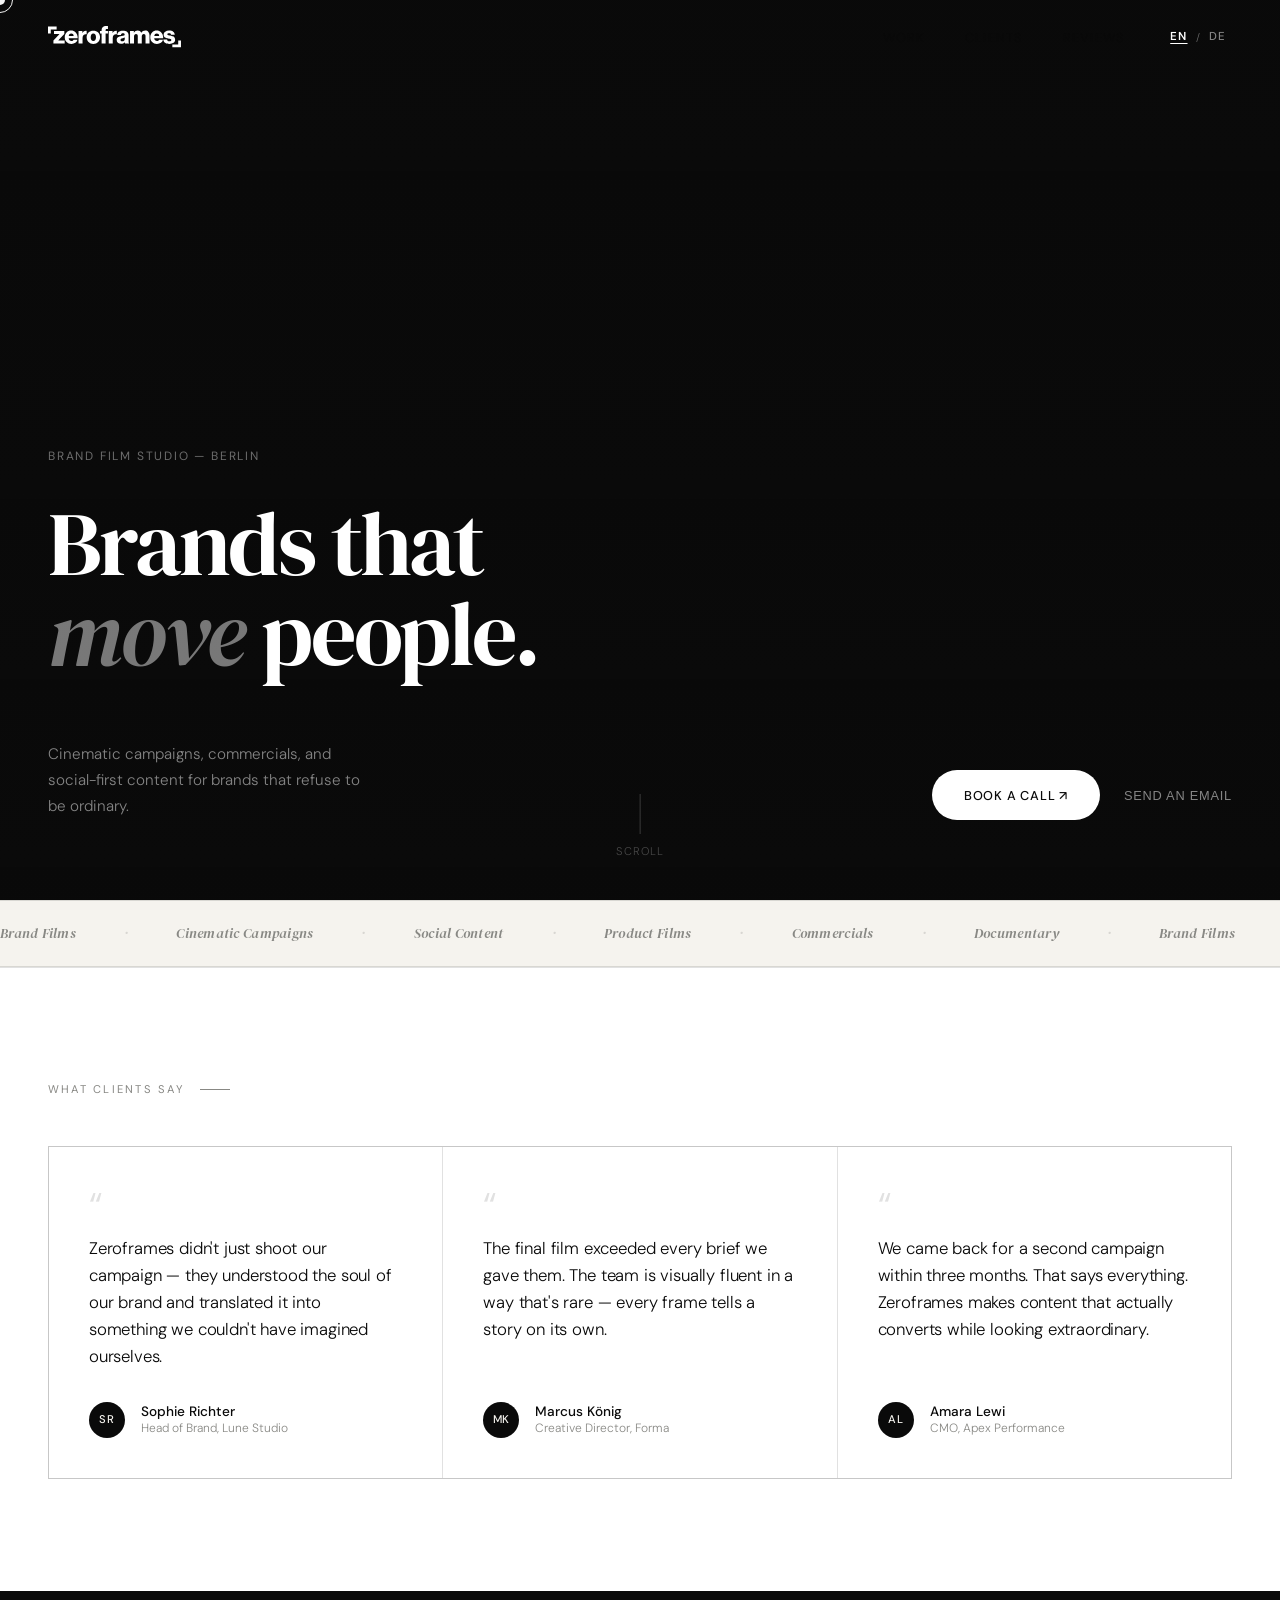
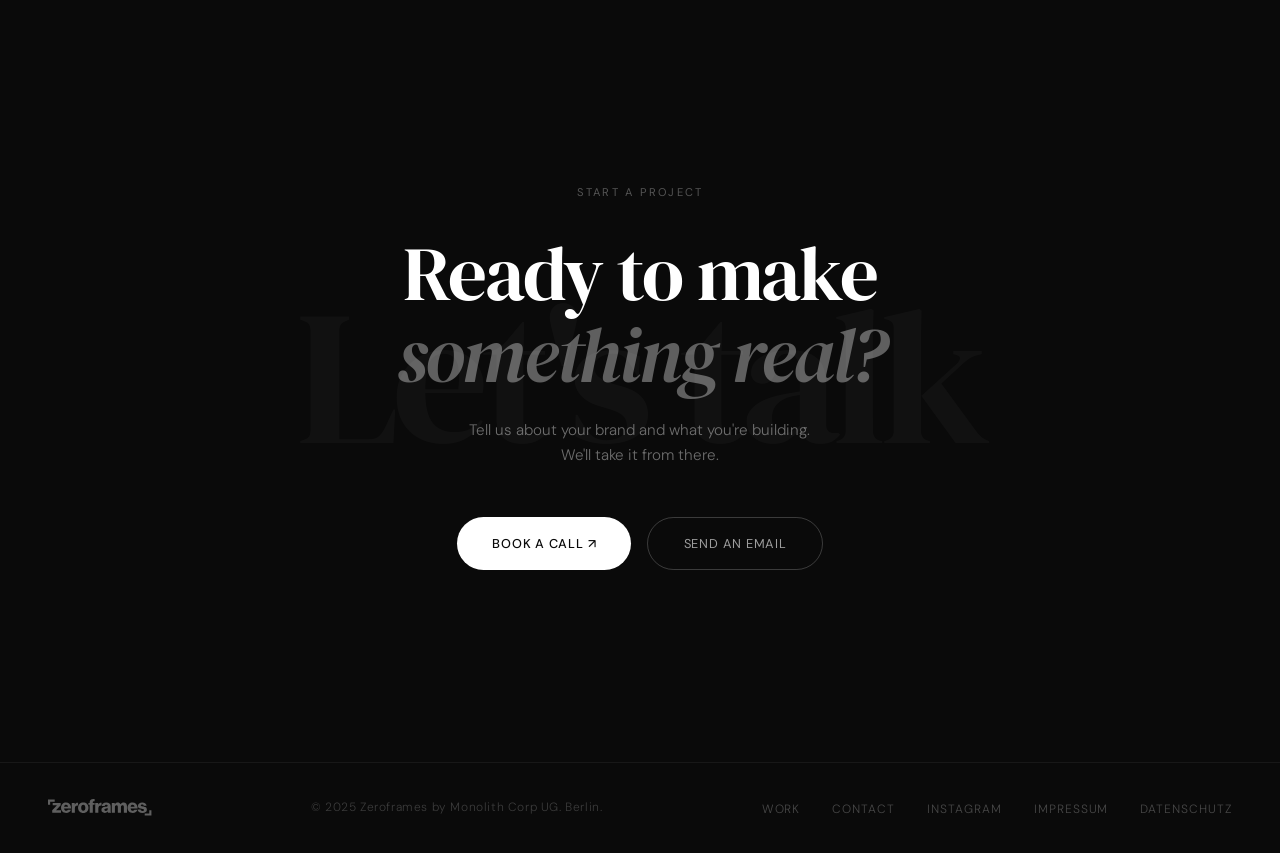
==== commit 8f31ec38: "editing testimonials" ====
--- a/index.html
+++ b/index.html
@@ -289,7 +289,7 @@
     display: flex; flex-direction: column; gap: 2rem;
   }
   .testimonial-quote {
-    font-family: var(--serif); font-size: 1.05rem;
+    font-family: var(--sans); font-size: 1.05rem;
     line-height: 1.6; letter-spacing: -0.01em;
     color: var(--black); flex: 1;
   }
